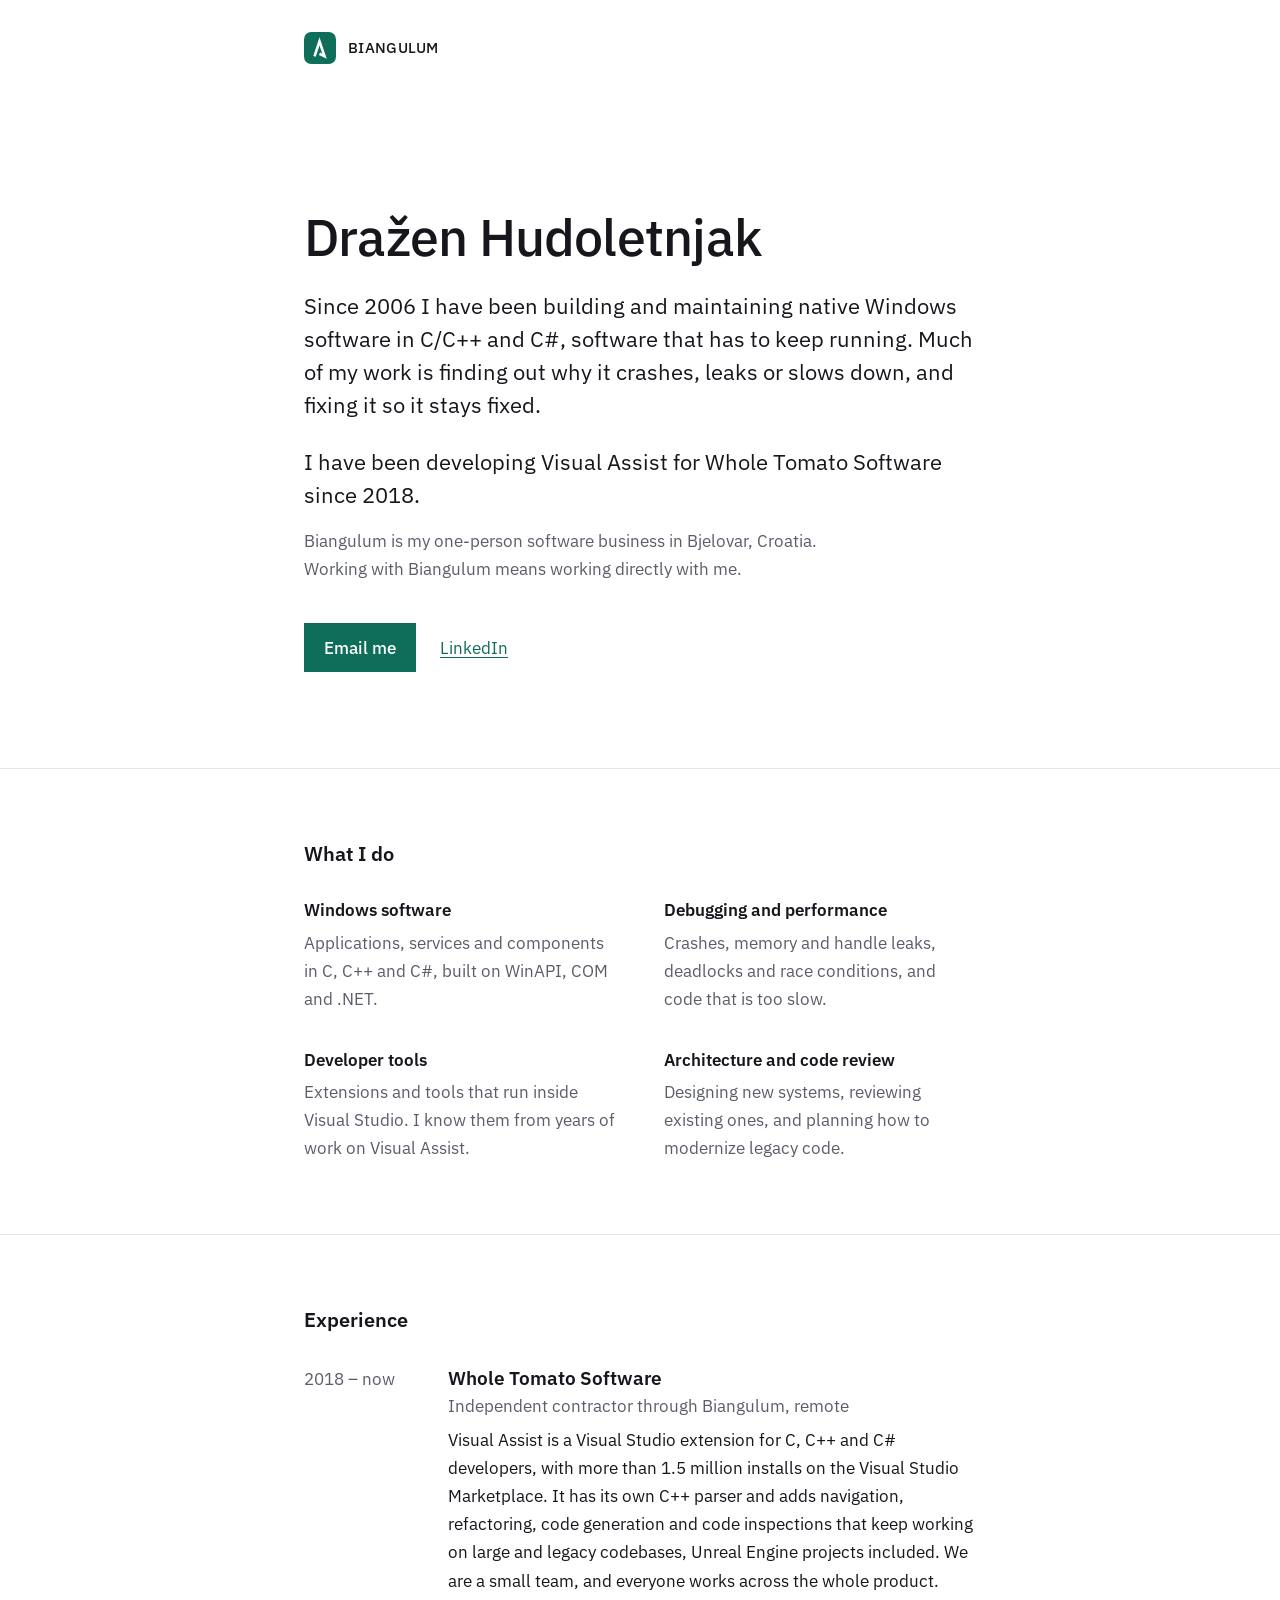
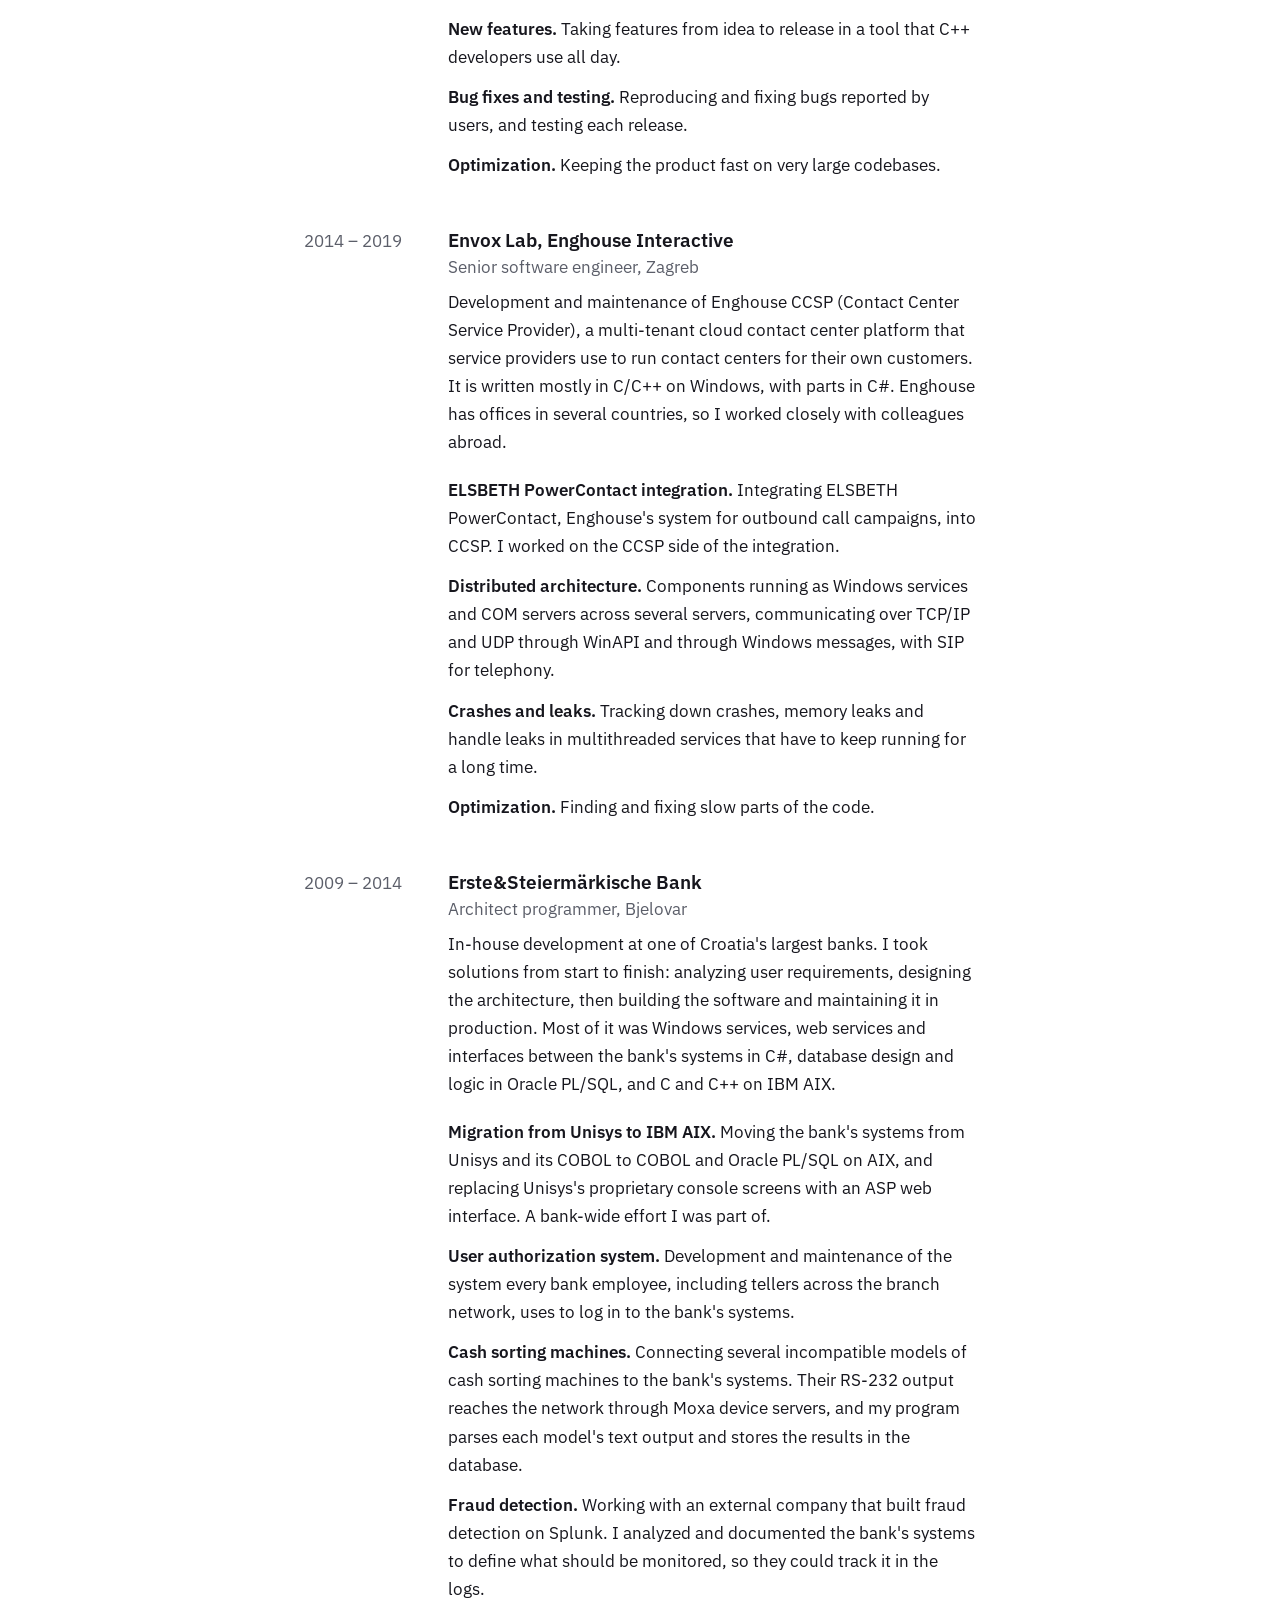
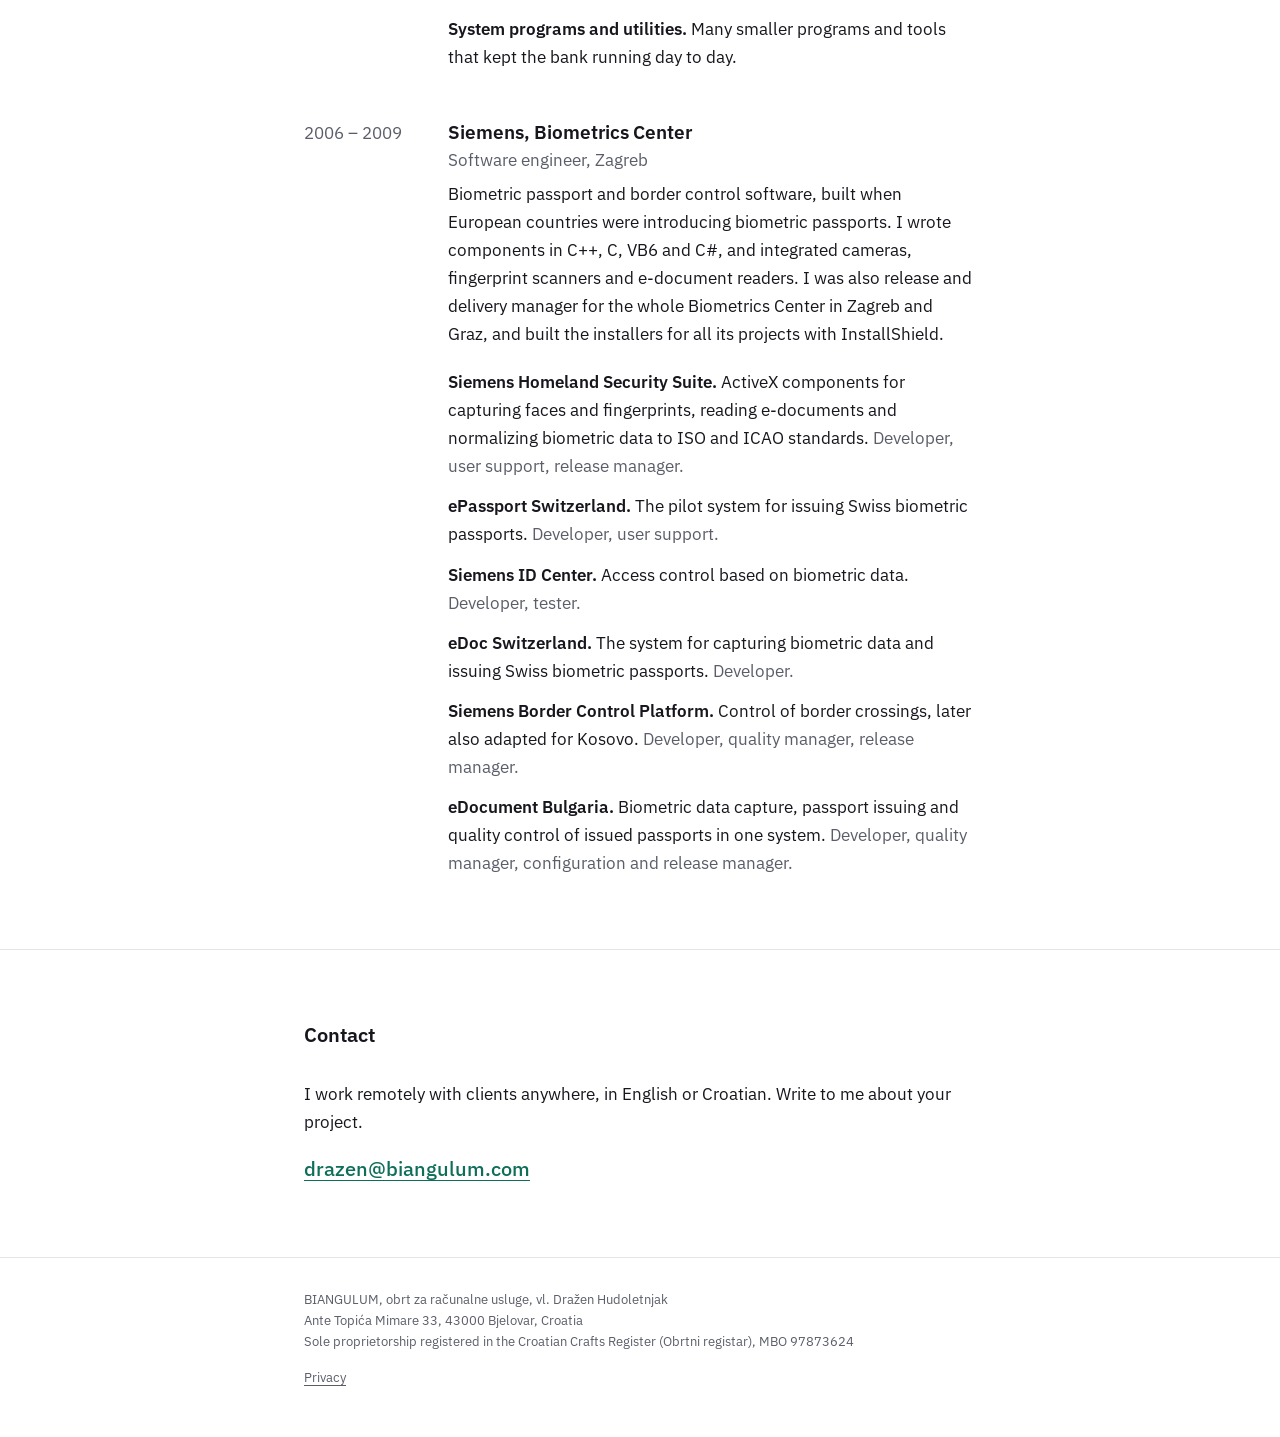
==== index.html @ 0ddb42f7 "Initial version of biangulum.com" ====
<!doctype html>
<html lang="en">
<head>
<meta charset="utf-8">
<meta name="viewport" content="width=device-width, initial-scale=1">
<title>Dražen Hudoletnjak | Biangulum</title>
<meta name="description" content="Dražen Hudoletnjak builds native Windows software in C/C++ and C# through Biangulum, his one-person software business in Bjelovar, Croatia.">
<link rel="canonical" href="https://biangulum.com/">

<link rel="icon" href="favicon.ico" sizes="48x48">
<link rel="icon" href="favicon.svg" type="image/svg+xml">
<link rel="apple-touch-icon" href="apple-touch-icon.png">
<link rel="manifest" href="site.webmanifest">
<meta name="theme-color" content="#0F6E59" media="(prefers-color-scheme: light)">
<meta name="theme-color" content="#16161D" media="(prefers-color-scheme: dark)">

<meta property="og:type" content="website">
<meta property="og:site_name" content="Biangulum">
<meta property="og:url" content="https://biangulum.com/">
<meta property="og:title" content="Dražen Hudoletnjak | Biangulum">
<meta property="og:description" content="Native Windows software in C/C++ and C#, since 2006.">
<meta property="og:image" content="https://biangulum.com/assets/og-image.png">
<meta property="og:image:width" content="1200">
<meta property="og:image:height" content="630">
<meta name="twitter:card" content="summary_large_image">

<link rel="preload" href="assets/fonts/ibm-plex-sans-latin-500-normal.woff2" as="font" type="font/woff2" crossorigin>
<link rel="preload" href="assets/fonts/ibm-plex-sans-latin-ext-500-normal.woff2" as="font" type="font/woff2" crossorigin>
<link rel="stylesheet" href="assets/site.css">

<script type="application/ld+json">
{
  "@context": "https://schema.org",
  "@type": "Person",
  "name": "Dražen Hudoletnjak",
  "jobTitle": "Software engineer",
  "url": "https://biangulum.com/",
  "email": "mailto:drazen@biangulum.com",
  "address": { "@type": "PostalAddress", "addressLocality": "Bjelovar", "addressCountry": "HR" },
  "worksFor": { "@type": "Organization", "name": "Biangulum", "url": "https://biangulum.com/", "logo": "https://biangulum.com/icon-512.png" },
  "sameAs": ["https://www.linkedin.com/in/hudoletnjak"]
}
</script>
</head>
<body>
<a class="skip" href="#main">Skip to content</a>

<header class="site-header">
  <div class="wrap">
    <a class="brand" href="./">
      <img src="favicon.svg" alt="" width="32" height="32">
      <span>Biangulum</span>
    </a>
  </div>
</header>

<main id="main">

  <section class="intro" aria-labelledby="name">
    <div class="wrap">
      <h1 id="name">Dražen Hudoletnjak</h1>
      <p class="lead">Since 2006 I have been building and maintaining native Windows software in C/C++ and C#, software that has to keep running. Much of my work is finding out why it crashes, leaks or slows down, and fixing it so it stays fixed.</p>
      <p class="lead">I have been developing Visual Assist for Whole Tomato Software since 2018.</p>
      <p class="note">Biangulum is my one-person software business in Bjelovar, Croatia. Working with Biangulum means working directly with me.</p>
      <div class="actions">
        <a class="button" href="mailto:drazen@biangulum.com">Email me</a>
        <a href="https://www.linkedin.com/in/hudoletnjak">LinkedIn</a>
        <!-- Hidden for now: <a href="https://github.com/Biangulum">GitHub</a> -->
      </div>
    </div>
  </section>

  <section class="block" aria-labelledby="work">
    <div class="wrap">
      <h2 id="work">What I do</h2>
      <ul class="services">
        <li>
          <h3>Windows software</h3>
          <p>Applications, services and components in C, C++ and C#, built on WinAPI, COM and .NET.</p>
        </li>
        <li>
          <h3>Debugging and performance</h3>
          <p>Crashes, memory and handle leaks, deadlocks and race conditions, and code that is too slow.</p>
        </li>
        <li>
          <h3>Developer tools</h3>
          <p>Extensions and tools that run inside Visual Studio. I know them from years of work on Visual Assist.</p>
        </li>
        <li>
          <h3>Architecture and code review</h3>
          <p>Designing new systems, reviewing existing ones, and planning how to modernize legacy code.</p>
        </li>
      </ul>
    </div>
  </section>

  <section class="block" aria-labelledby="experience">
    <div class="wrap">
      <h2 id="experience">Experience</h2>
      <ol class="jobs">
        <li>
          <p class="years">2018 – now</p>
          <div>
            <h3>Whole Tomato Software</h3>
            <p class="role">Independent contractor through Biangulum, remote</p>
            <p class="what">Visual Assist is a Visual Studio extension for C, C++ and C# developers, with more than 1.5 million installs on the Visual Studio Marketplace. It has its own C++ parser and adds navigation, refactoring, code generation and code inspections that keep working on large and legacy codebases, Unreal Engine projects included. We are a small team, and everyone works across the whole product.</p>
            <ul class="projects">
              <li><strong>New features.</strong> Taking features from idea to release in a tool that C++ developers use all day.</li>
              <li><strong>Bug fixes and testing.</strong> Reproducing and fixing bugs reported by users, and testing each release.</li>
              <li><strong>Optimization.</strong> Keeping the product fast on very large codebases.</li>
            </ul>
          </div>
        </li>
        <li>
          <p class="years">2014 – 2019</p>
          <div>
            <h3>Envox Lab, Enghouse Interactive</h3>
            <p class="role">Senior software engineer, Zagreb</p>
            <p class="what">Development and maintenance of Enghouse CCSP (Contact Center Service Provider), a multi-tenant cloud contact center platform that service providers use to run contact centers for their own customers. It is written mostly in C/C++ on Windows, with parts in C#. Enghouse has offices in several countries, so I worked closely with colleagues abroad.</p>
            <ul class="projects">
              <li><strong>ELSBETH PowerContact integration.</strong> Integrating ELSBETH PowerContact, Enghouse's system for outbound call campaigns, into CCSP. I worked on the CCSP side of the integration.</li>
              <li><strong>Distributed architecture.</strong> Components running as Windows services and COM servers across several servers, communicating over TCP/IP and UDP through WinAPI and through Windows messages, with SIP for telephony.</li>
              <li><strong>Crashes and leaks.</strong> Tracking down crashes, memory leaks and handle leaks in multithreaded services that have to keep running for a long time.</li>
              <li><strong>Optimization.</strong> Finding and fixing slow parts of the code.</li>
            </ul>
          </div>
        </li>
        <li>
          <p class="years">2009 – 2014</p>
          <div>
            <h3>Erste&amp;Steiermärkische Bank</h3>
            <p class="role">Architect programmer, Bjelovar</p>
            <p class="what">In-house development at one of Croatia's largest banks. I took solutions from start to finish: analyzing user requirements, designing the architecture, then building the software and maintaining it in production. Most of it was Windows services, web services and interfaces between the bank's systems in C#, database design and logic in Oracle PL/SQL, and C and C++ on IBM AIX.</p>
            <ul class="projects">
              <li><strong>Migration from Unisys to IBM AIX.</strong> Moving the bank's systems from Unisys and its COBOL to COBOL and Oracle PL/SQL on AIX, and replacing Unisys's proprietary console screens with an ASP web interface. A bank-wide effort I was part of.</li>
              <li><strong>User authorization system.</strong> Development and maintenance of the system every bank employee, including tellers across the branch network, uses to log in to the bank's systems.</li>
              <li><strong>Cash sorting machines.</strong> Connecting several incompatible models of cash sorting machines to the bank's systems. Their RS-232 output reaches the network through Moxa device servers, and my program parses each model's text output and stores the results in the database.</li>
              <li><strong>Fraud detection.</strong> Working with an external company that built fraud detection on Splunk. I analyzed and documented the bank's systems to define what should be monitored, so they could track it in the logs.</li>
              <li><strong>System programs and utilities.</strong> Many smaller programs and tools that kept the bank running day to day.</li>
            </ul>
          </div>
        </li>
        <li>
          <p class="years">2006 – 2009</p>
          <div>
            <h3>Siemens, Biometrics Center</h3>
            <p class="role">Software engineer, Zagreb</p>
            <p class="what">Biometric passport and border control software, built when European countries were introducing biometric passports. I wrote components in C++, C, VB6 and C#, and integrated cameras, fingerprint scanners and e-document readers. I was also release and delivery manager for the whole Biometrics Center in Zagreb and Graz, and built the installers for all its projects with InstallShield.</p>
            <ul class="projects">
              <li><strong>Siemens Homeland Security Suite.</strong> ActiveX components for capturing faces and fingerprints, reading e-documents and normalizing biometric data to ISO and ICAO standards. <span class="by">Developer, user support, release manager.</span></li>
              <li><strong>ePassport Switzerland.</strong> The pilot system for issuing Swiss biometric passports. <span class="by">Developer, user support.</span></li>
              <li><strong>Siemens ID Center.</strong> Access control based on biometric data. <span class="by">Developer, tester.</span></li>
              <li><strong>eDoc Switzerland.</strong> The system for capturing biometric data and issuing Swiss biometric passports. <span class="by">Developer.</span></li>
              <li><strong>Siemens Border Control Platform.</strong> Control of border crossings, later also adapted for Kosovo. <span class="by">Developer, quality manager, release manager.</span></li>
              <li><strong>eDocument Bulgaria.</strong> Biometric data capture, passport issuing and quality control of issued passports in one system. <span class="by">Developer, quality manager, configuration and release manager.</span></li>
            </ul>
          </div>
        </li>
      </ol>
    </div>
  </section>

  <section class="block contact" aria-labelledby="contact">
    <div class="wrap">
      <h2 id="contact">Contact</h2>
      <p>I work remotely with clients anywhere, in English or Croatian. Write to me about your project.</p>
      <a class="email" href="mailto:drazen@biangulum.com">drazen@biangulum.com</a>
    </div>
  </section>

</main>

<footer class="site-footer">
  <div class="wrap">
    <address>
      <span lang="hr">BIANGULUM, obrt za računalne usluge, vl. Dražen Hudoletnjak</span><br>
      Ante Topića Mimare 33, 43000 Bjelovar, Croatia<br>
      Sole proprietorship registered in the Croatian Crafts Register (Obrtni registar), MBO 97873624
      <!-- If Biangulum enters the VAT system, add the VAT ID here (Zakon o elektroničkoj trgovini, čl. 6). -->
    </address>
    <p class="footer-links"><a href="privacy/">Privacy</a></p>
  </div>
</footer>
</body>
</html>
---- assets/site.css ----
/* Biangulum: site styles. No build step, no framework. */

/* IBM Plex Sans, self-hosted (SIL Open Font License 1.1, see fonts/OFL.txt).
   Two subsets per weight: latin, and latin-ext for č ć đ š ž. */
@font-face {
  font-family: "IBM Plex Sans"; font-style: normal; font-weight: 400; font-display: swap;
  src: url("fonts/ibm-plex-sans-latin-400-normal.woff2") format("woff2");
  unicode-range: U+0000-00FF, U+0131, U+0152-0153, U+02BB-02BC, U+02C6, U+02DA, U+02DC, U+0304, U+0308, U+0329, U+2000-206F, U+20AC, U+2122, U+2191, U+2193, U+2212, U+2215, U+FEFF, U+FFFD;
}
@font-face {
  font-family: "IBM Plex Sans"; font-style: normal; font-weight: 400; font-display: swap;
  src: url("fonts/ibm-plex-sans-latin-ext-400-normal.woff2") format("woff2");
  unicode-range: U+0100-02BA, U+02BD-02C5, U+02C7-02CC, U+02CE-02D7, U+02DD-02FF, U+0304, U+0308, U+0329, U+1D00-1DBF, U+1E00-1E9F, U+1EF2-1EFF, U+2020, U+20A0-20AB, U+20AD-20C0, U+2113, U+2C60-2C7F, U+A720-A7FF;
}
@font-face {
  font-family: "IBM Plex Sans"; font-style: normal; font-weight: 500; font-display: swap;
  src: url("fonts/ibm-plex-sans-latin-500-normal.woff2") format("woff2");
  unicode-range: U+0000-00FF, U+0131, U+0152-0153, U+02BB-02BC, U+02C6, U+02DA, U+02DC, U+0304, U+0308, U+0329, U+2000-206F, U+20AC, U+2122, U+2191, U+2193, U+2212, U+2215, U+FEFF, U+FFFD;
}
@font-face {
  font-family: "IBM Plex Sans"; font-style: normal; font-weight: 500; font-display: swap;
  src: url("fonts/ibm-plex-sans-latin-ext-500-normal.woff2") format("woff2");
  unicode-range: U+0100-02BA, U+02BD-02C5, U+02C7-02CC, U+02CE-02D7, U+02DD-02FF, U+0304, U+0308, U+0329, U+1D00-1DBF, U+1E00-1E9F, U+1EF2-1EFF, U+2020, U+20A0-20AB, U+20AD-20C0, U+2113, U+2C60-2C7F, U+A720-A7FF;
}
@font-face {
  font-family: "IBM Plex Sans"; font-style: normal; font-weight: 600; font-display: swap;
  src: url("fonts/ibm-plex-sans-latin-600-normal.woff2") format("woff2");
  unicode-range: U+0000-00FF, U+0131, U+0152-0153, U+02BB-02BC, U+02C6, U+02DA, U+02DC, U+0304, U+0308, U+0329, U+2000-206F, U+20AC, U+2122, U+2191, U+2193, U+2212, U+2215, U+FEFF, U+FFFD;
}
@font-face {
  font-family: "IBM Plex Sans"; font-style: normal; font-weight: 600; font-display: swap;
  src: url("fonts/ibm-plex-sans-latin-ext-600-normal.woff2") format("woff2");
  unicode-range: U+0100-02BA, U+02BD-02C5, U+02C7-02CC, U+02CE-02D7, U+02DD-02FF, U+0304, U+0308, U+0329, U+1D00-1DBF, U+1E00-1E9F, U+1EF2-1EFF, U+2020, U+20A0-20AB, U+20AD-20C0, U+2113, U+2C60-2C7F, U+A720-A7FF;
}

/* Brand tokens (see BiangulumLogo/README.md). Teal is the only accent. */
:root {
  color-scheme: light dark;
  --bg: #FFFFFF;
  --ink: #16161D;
  --muted: #5B5E69;
  --rule: #E3E5E8;
  --accent: #0F6E59;         /* Teal */
  --accent-ink: #FFFFFF;
  --accent-hover: #0B5847;
  --sans: "IBM Plex Sans", system-ui, -apple-system, "Segoe UI", Roboto, sans-serif;
}
@media (prefers-color-scheme: dark) {
  :root {
    --bg: #16161D;           /* Ink */
    --ink: #EDEDF0;          /* Paper */
    --muted: #A3A6B0;
    --rule: #2C2E37;
    --accent: #6FD9B8;       /* Teal light */
    --accent-ink: #16161D;
    --accent-hover: #9BE6CE;
  }
}

*, *::before, *::after { box-sizing: border-box; }
html { -webkit-text-size-adjust: 100%; text-size-adjust: 100%; }

body {
  margin: 0;
  background: var(--bg);
  color: var(--ink);
  font-family: var(--sans);
  font-size: 1.0625rem;
  line-height: 1.65;
  -webkit-font-smoothing: antialiased;
}

h1, h2, h3, p, ul, ol { margin: 0; }
ul, ol { padding: 0; list-style: none; }

a { color: var(--accent); text-decoration-thickness: 1px; text-underline-offset: 0.2em; }
a:hover { text-decoration-thickness: 2px; }
:focus-visible { outline: 2px solid var(--accent); outline-offset: 3px; }

.skip {
  position: absolute; left: 1rem; top: -4rem; z-index: 10;
  background: var(--accent); color: var(--accent-ink); padding: 0.5rem 0.75rem;
}
.skip:focus { top: 1rem; }

/* One narrow column for the whole page */
.wrap {
  max-width: 46rem;
  margin-inline: auto;
  padding-inline: 1.25rem;
}
@media (min-width: 40rem) { .wrap { padding-inline: 2rem; } }

/* Header */
.site-header .wrap { padding-block: 2rem; }
/* Brand: the app icon from BiangulumLogo/web plus the name in Plex Sans Medium */
.brand {
  display: inline-flex;
  align-items: center;
  gap: 0.75rem;
  color: var(--ink);
  text-decoration: none;
  font-weight: 500;
  font-size: 0.9375rem;
  letter-spacing: 0.02em;
  text-transform: uppercase;
}
.brand img { display: block; width: 2rem; height: 2rem; }

/* Intro */
.intro { padding-block: 4rem 4.5rem; }
@media (min-width: 40rem) { .intro { padding-block: 6.5rem 6rem; } }

.intro h1 {
  font-size: clamp(2.25rem, 1.6rem + 2.6vw, 3.25rem);
  font-weight: 500;
  line-height: 1.1;
  letter-spacing: -0.015em;
}
.intro .lead {
  margin-top: 1.5rem;
  font-size: clamp(1.1875rem, 1.05rem + 0.5vw, 1.375rem);
  line-height: 1.5;
}
.intro p + p { margin-top: 1rem; }
.intro .note { color: var(--muted); max-width: 36rem; }

.actions {
  display: flex;
  flex-wrap: wrap;
  align-items: center;
  gap: 0.75rem 1.5rem;
  margin-top: 2.5rem;
}
.button {
  display: inline-block;
  padding: 0.65rem 1.25rem;
  background: var(--accent);
  color: var(--accent-ink);
  font-weight: 500;
  text-decoration: none;
}
.button:hover { background: var(--accent-hover); }

/* Sections */
.block { padding-block: 3.5rem; border-top: 1px solid var(--rule); }
@media (min-width: 40rem) { .block { padding-block: 4.5rem; } }

.block h2 {
  font-size: 1.25rem;
  font-weight: 600;
  line-height: 1.3;
  margin-bottom: 2rem;
}
.block h3 { font-size: 1.0625rem; font-weight: 600; line-height: 1.4; }

/* What I do: four short items */
.services { display: grid; gap: 1.75rem; }
@media (min-width: 40rem) { .services { grid-template-columns: 1fr 1fr; gap: 2.25rem 3rem; } }
.services p { margin-top: 0.35rem; color: var(--muted); }

/* Experience: a sequence, so years lead each row */
.jobs { display: grid; gap: 3rem; }
@media (min-width: 40rem) {
  .jobs > li { display: grid; grid-template-columns: 7.5rem minmax(0, 1fr); gap: 1.5rem; align-items: baseline; }
}
.jobs .years { color: var(--muted); font-variant-numeric: tabular-nums; white-space: nowrap; }
.jobs h3 { font-size: 1.1875rem; line-height: 1.35; }
.jobs .role { color: var(--muted); }
.jobs .what { margin-top: 0.4rem; }
.jobs .projects { display: grid; gap: 0.75rem; margin-top: 1.25rem; }
.jobs .projects strong { font-weight: 600; }
.jobs .projects .by { color: var(--muted); }

/* Contact */
.contact .email {
  display: inline-block;
  margin-top: 1rem;
  font-size: 1.25rem;
  font-weight: 500;
  overflow-wrap: anywhere;
}

/* Footer: legal details required for a Croatian obrt (Zakon o elektroničkoj trgovini, čl. 6) */
.site-footer { border-top: 1px solid var(--rule); color: var(--muted); font-size: 0.8125rem; line-height: 1.6; }
.site-footer .wrap { padding-block: 2rem 3rem; }
.site-footer address { font-style: normal; }
.site-footer a { color: inherit; }
.footer-links { margin-top: 1rem; }

/* Text pages (privacy) */
.doc { padding-block: 3.5rem 4.5rem; }
@media (min-width: 40rem) { .doc { padding-block: 5rem 6rem; } }
.doc h1 {
  font-size: clamp(2rem, 1.6rem + 1.6vw, 2.5rem);
  font-weight: 500;
  line-height: 1.15;
  letter-spacing: -0.01em;
}
.doc .updated { margin-top: 0.5rem; color: var(--muted); font-size: 0.9375rem; }
.doc h2 { margin-top: 2.5rem; font-size: 1.25rem; font-weight: 600; line-height: 1.3; }
.doc p { max-width: 40rem; }
.doc .updated + p { margin-top: 2rem; }
.doc h2 + p { margin-top: 0.75rem; }
.doc p + p { margin-top: 1rem; }
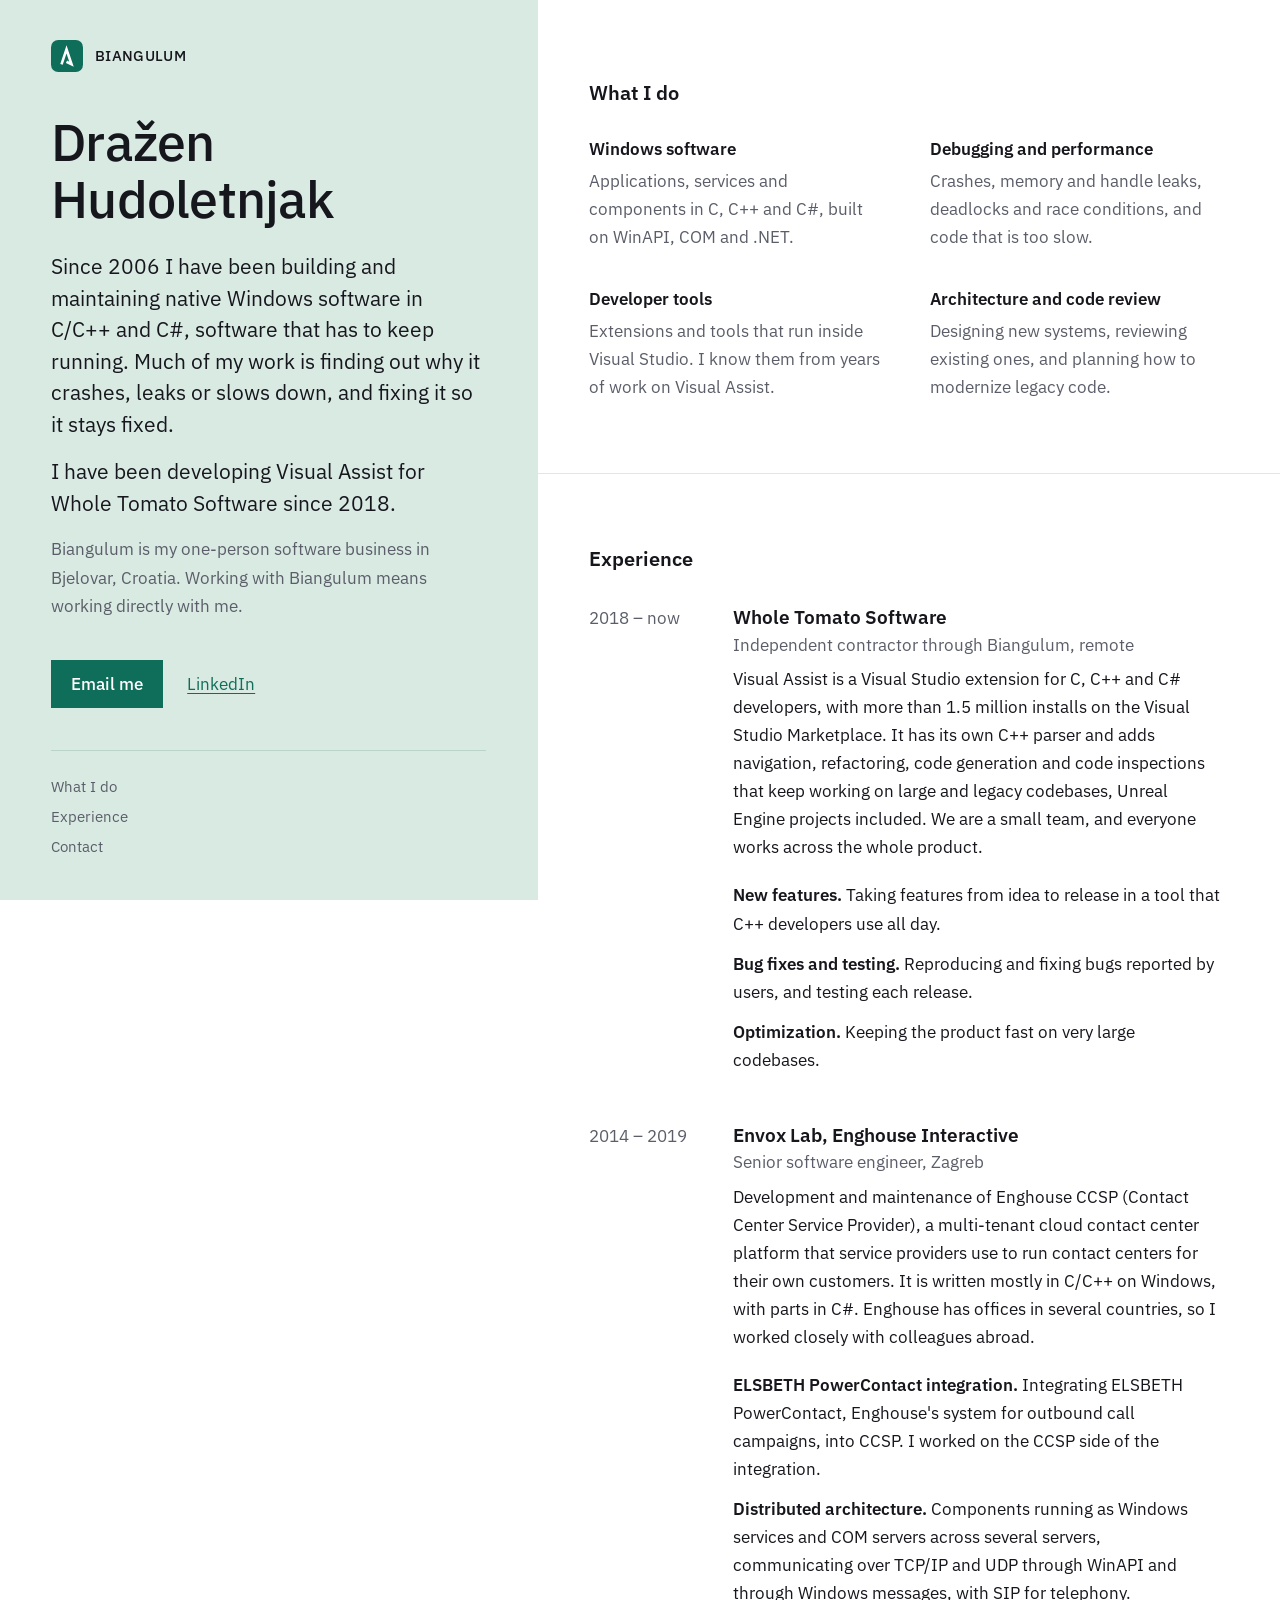
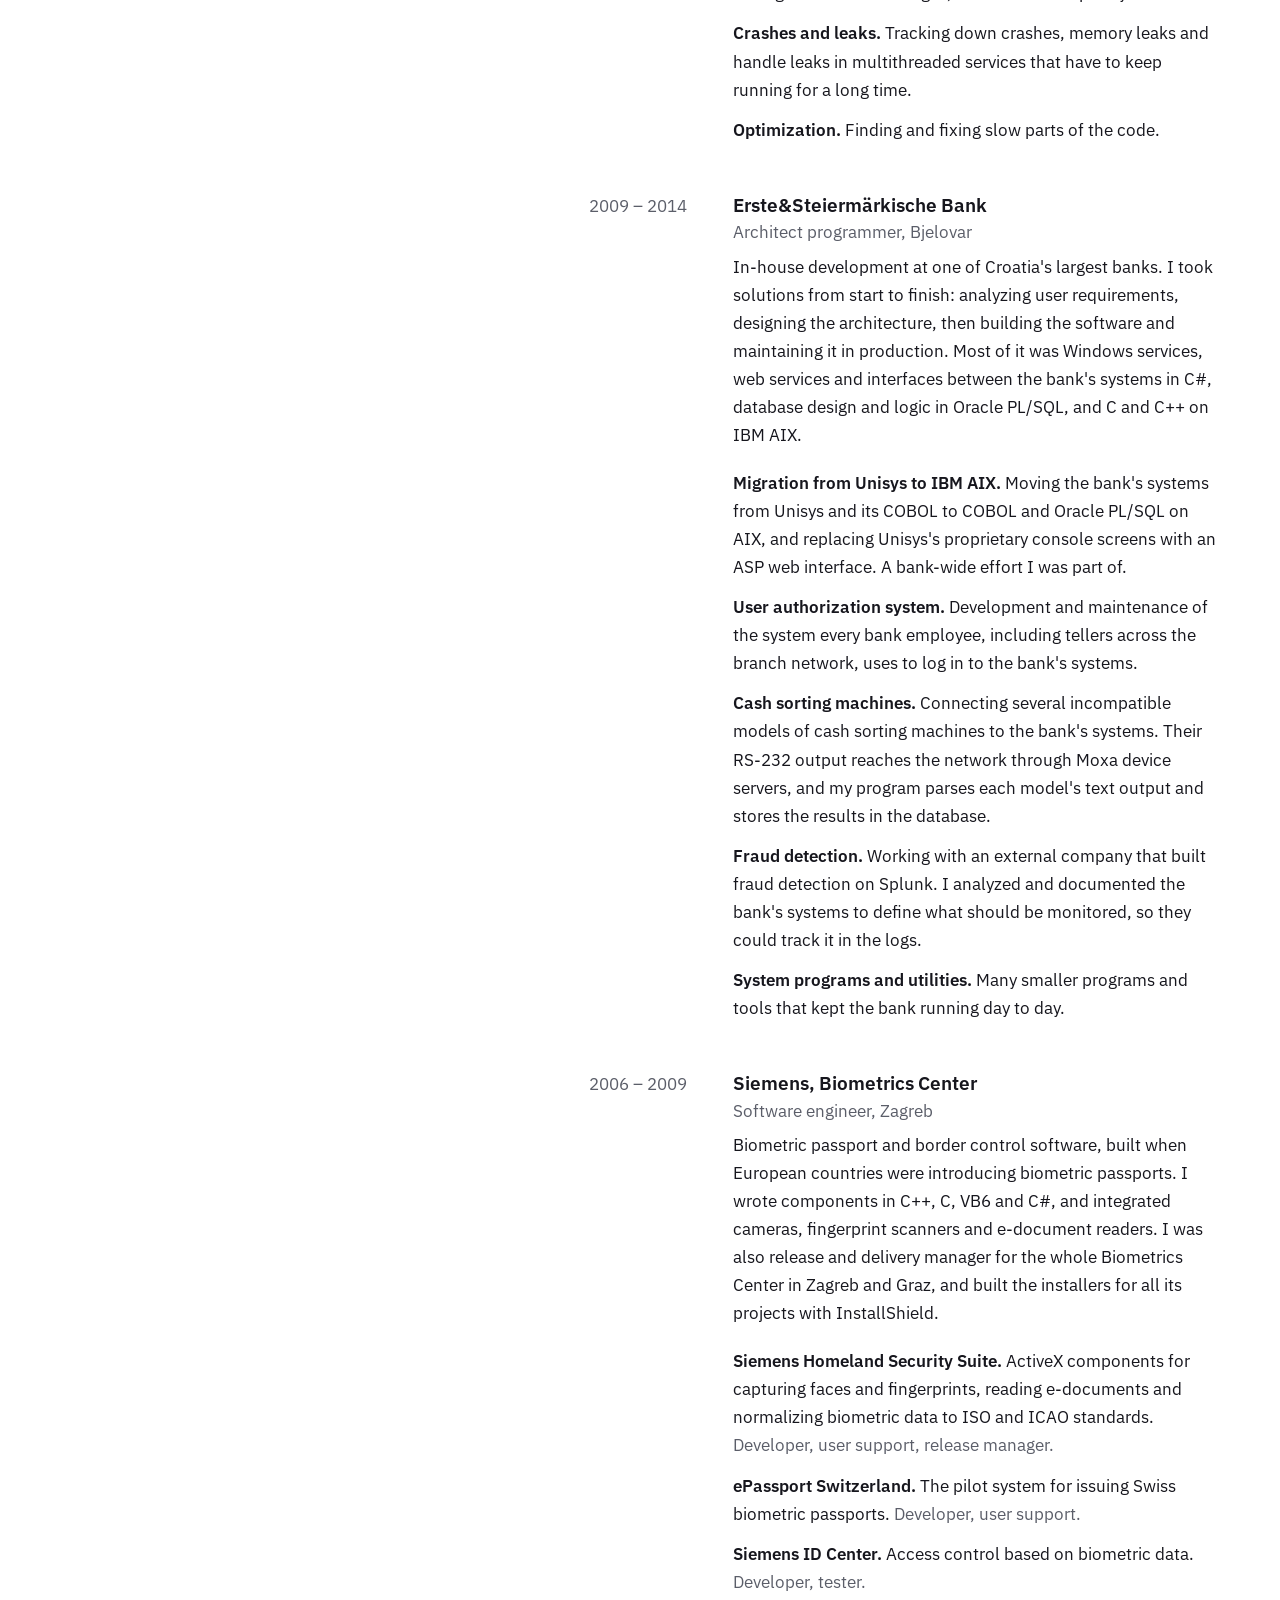
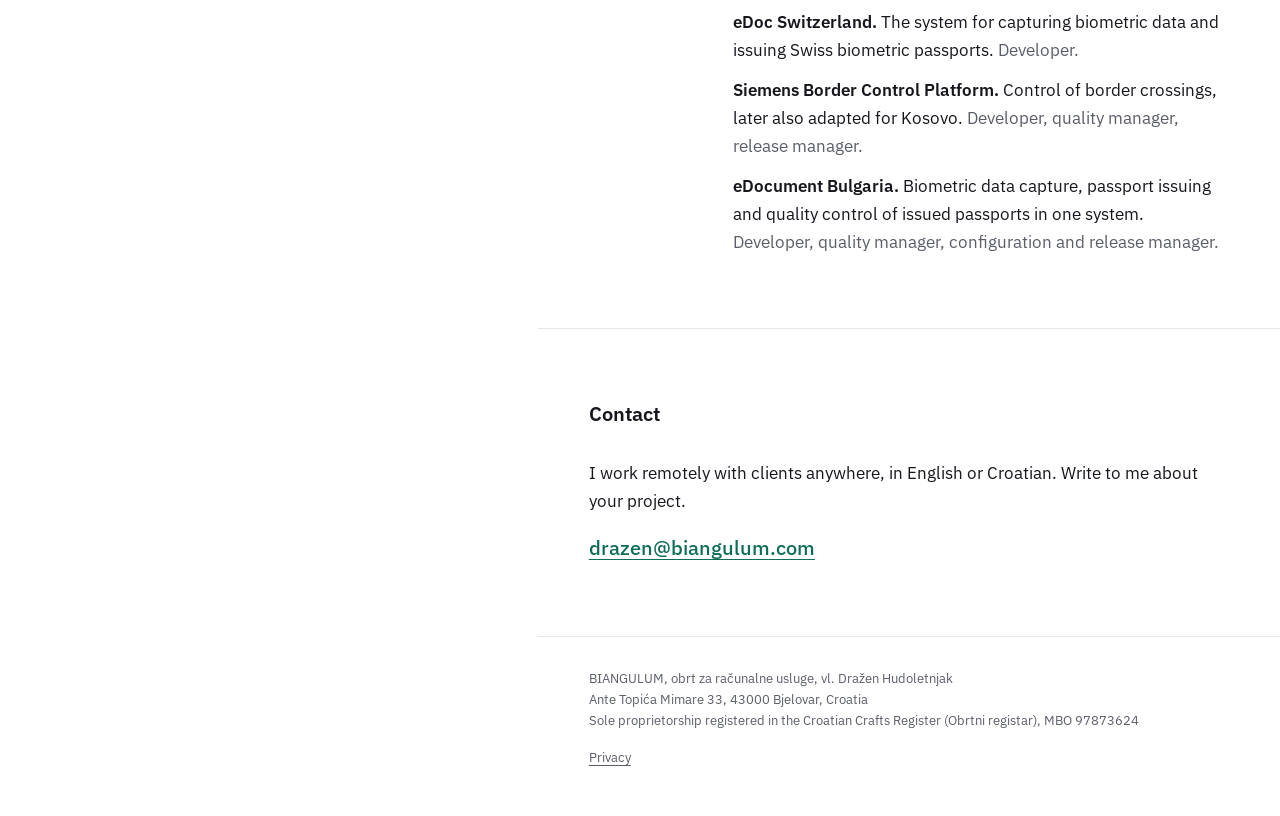
==== commit 7d316a2b: "Split layout with a fixed intro column on wide screens" ====
--- a/index.html
+++ b/index.html
@@ -45,19 +45,15 @@
 <body>
 <a class="skip" href="#main">Skip to content</a>
 
-<header class="site-header">
-  <div class="wrap">
+<div class="layout">
+
+<aside class="side">
+  <div class="side-inner">
     <a class="brand" href="./">
       <img src="favicon.svg" alt="" width="32" height="32">
       <span>Biangulum</span>
     </a>
-  </div>
-</header>
-
-<main id="main">
-
-  <section class="intro" aria-labelledby="name">
-    <div class="wrap">
+    <div class="side-intro">
       <h1 id="name">Dražen Hudoletnjak</h1>
       <p class="lead">Since 2006 I have been building and maintaining native Windows software in C/C++ and C#, software that has to keep running. Much of my work is finding out why it crashes, leaks or slows down, and fixing it so it stays fixed.</p>
       <p class="lead">I have been developing Visual Assist for Whole Tomato Software since 2018.</p>
@@ -68,7 +64,17 @@
         <!-- Hidden for now: <a href="https://github.com/Biangulum">GitHub</a> -->
       </div>
     </div>
-  </section>
+    <nav class="toc" aria-label="Sections">
+      <a href="#work">What I do</a>
+      <a href="#experience">Experience</a>
+      <a href="#contact">Contact</a>
+    </nav>
+  </div>
+</aside>
+
+<div class="content">
+<main id="main">
+
 
   <section class="block" aria-labelledby="work">
     <div class="wrap">
@@ -181,5 +187,8 @@
     <p class="footer-links"><a href="privacy/">Privacy</a></p>
   </div>
 </footer>
+</div>
+
+</div>
 </body>
 </html>
--- a/assets/site.css
+++ b/assets/site.css
@@ -203,3 +203,49 @@
 .doc .updated + p { margin-top: 2rem; }
 .doc h2 + p { margin-top: 0.75rem; }
 .doc p + p { margin-top: 1rem; }
+
+/* Home page: on wide screens a fixed intro column on the left and scrolling content on the right;
+   on narrow screens the intro column simply sits on top. */
+:root { --side-bg: #D9EAE3; --side-rule: #BBD4CA; }
+@media (prefers-color-scheme: dark) { :root { --side-bg: #17342E; --side-rule: #2B4A43; } }
+
+.side { background: var(--side-bg); }
+.side-inner { padding: 2rem 1.25rem 3.5rem; }
+@media (min-width: 40rem) { .side-inner { padding-inline: 2rem; } }
+.side-intro { margin-top: 3.5rem; max-width: 36rem; }
+.side h1 {
+  font-size: clamp(2.25rem, 1.6rem + 2.6vw, 3.25rem);
+  font-weight: 500;
+  line-height: 1.1;
+  letter-spacing: -0.015em;
+}
+.side .lead { margin-top: 1.5rem; font-size: clamp(1.1875rem, 1.05rem + 0.5vw, 1.3125rem); line-height: 1.5; }
+.side .lead + .lead { margin-top: 1rem; }
+.side .note { margin-top: 1rem; color: var(--muted); }
+.toc { display: none; }
+
+.content .block:first-child { border-top: 0; }
+
+@media (min-width: 64rem) {
+  .layout { display: grid; grid-template-columns: minmax(26rem, 42%) minmax(0, 1fr); }
+  .side { position: sticky; top: 0; height: 100vh; overflow-y: auto; }
+  .side-inner {
+    min-height: 100%;
+    display: flex;
+    flex-direction: column;
+    padding: 2.5rem clamp(2.5rem, 4vw, 5rem);
+  }
+  .side-intro { margin-block: auto; padding-block: 2rem; }
+  .toc {
+    display: flex;
+    flex-direction: column;
+    gap: 0.35rem;
+    padding-top: 1.5rem;
+    border-top: 1px solid var(--side-rule);
+    font-size: 0.9375rem;
+  }
+  .toc a { color: var(--muted); text-decoration: none; }
+  .toc a:hover { color: var(--ink); text-decoration: underline; }
+  .content .wrap { margin-inline: 0; max-width: 46rem; padding-inline: clamp(2.5rem, 4vw, 5rem); }
+  .content .block:first-child { padding-top: 5rem; }
+}
